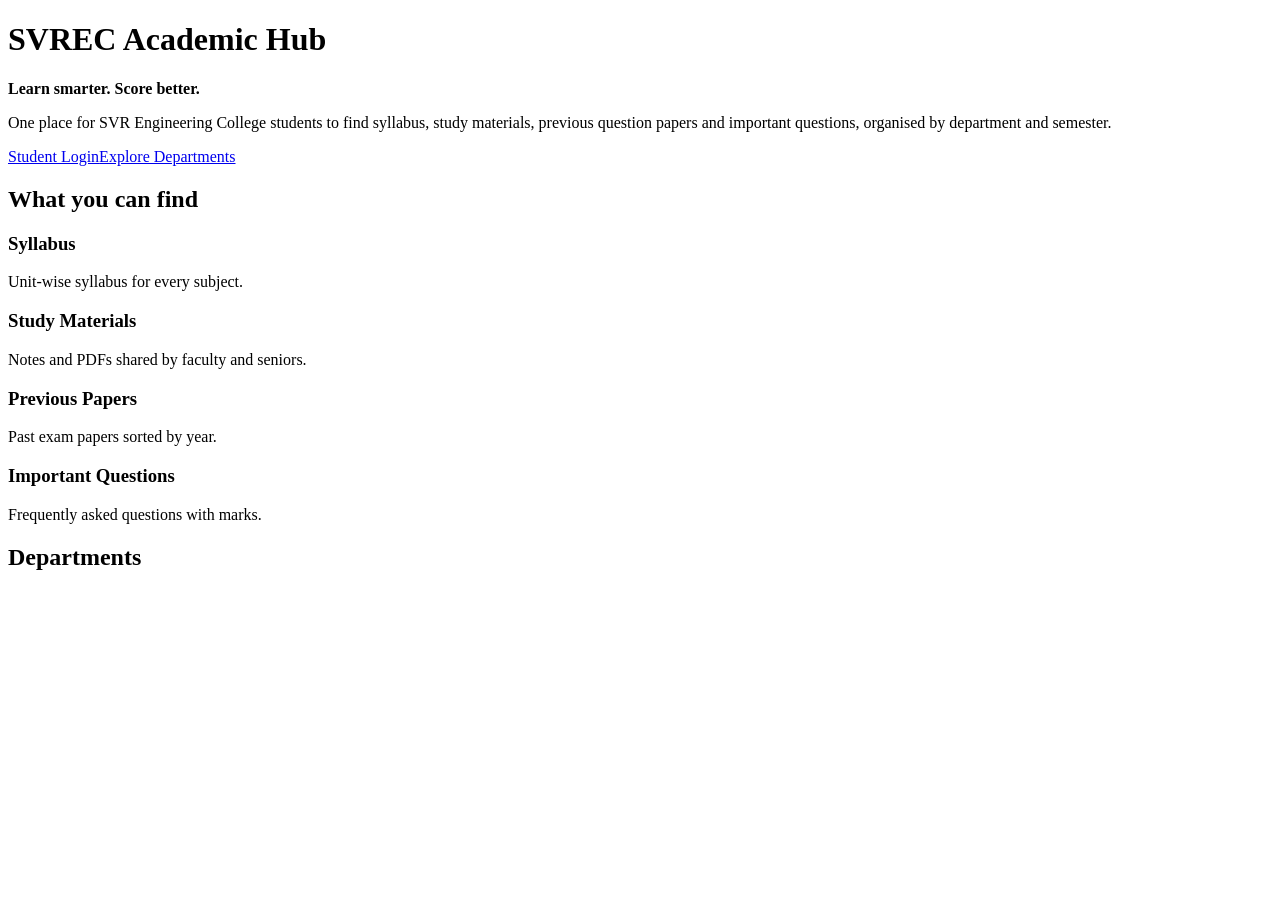
==== index.html @ 3f22a84e "Add files via upload" ====
<!DOCTYPE html>
<html lang="en"><head><meta charset="UTF-8"><meta name="viewport" content="width=device-width,initial-scale=1">
<title>Home | SVREC Academic Hub</title><link rel="stylesheet" href="css/style.css"></head>
<body><div id="nav"></div>
<header class="hero"><div class="container">
  <h1>SVREC Academic Hub</h1>
  <p class="lead"><strong>Learn smarter. Score better.</strong></p>
  <p class="lead muted">One place for SVR Engineering College students to find syllabus, study materials, previous question papers and important questions, organised by department and semester.</p>
  <div class="actions"><a class="btn" href="login.html">Student Login</a><a class="btn ghost" href="departments.html">Explore Departments</a></div>
</div></header>
<main class="container">
  <h2 class="section-title">What you can find</h2>
  <div class="grid">
    <div class="card"><h3>Syllabus</h3><p class="muted">Unit-wise syllabus for every subject.</p></div>
    <div class="card"><h3>Study Materials</h3><p class="muted">Notes and PDFs shared by faculty and seniors.</p></div>
    <div class="card"><h3>Previous Papers</h3><p class="muted">Past exam papers sorted by year.</p></div>
    <div class="card"><h3>Important Questions</h3><p class="muted">Frequently asked questions with marks.</p></div>
  </div>
  <h2 class="section-title">Departments</h2>
  <div class="grid" id="depts"></div>
</main>
<div id="footer"></div>
<script src="js/config.js"></script><script src="js/common.js"></script><script src="js/demo.js"></script><script src="js/api.js"></script>
<script>
(async()=>{const box=document.getElementById("depts");box.innerHTML=loadingHtml();
try{const d=await apiGet("/api/departments");box.innerHTML=d.map(x=>`<a class="card" href="departments.html?dept=${x.id}"><span class="tag">${esc(x.code)}</span><h3 style="margin-top:.5rem">${esc(x.name)}</h3></a>`).join("")||emptyHtml("No departments yet.");}
catch(e){box.innerHTML=errorHtml(e.message);}})();</script>
<script>renderNav('index.html');</script></body></html>
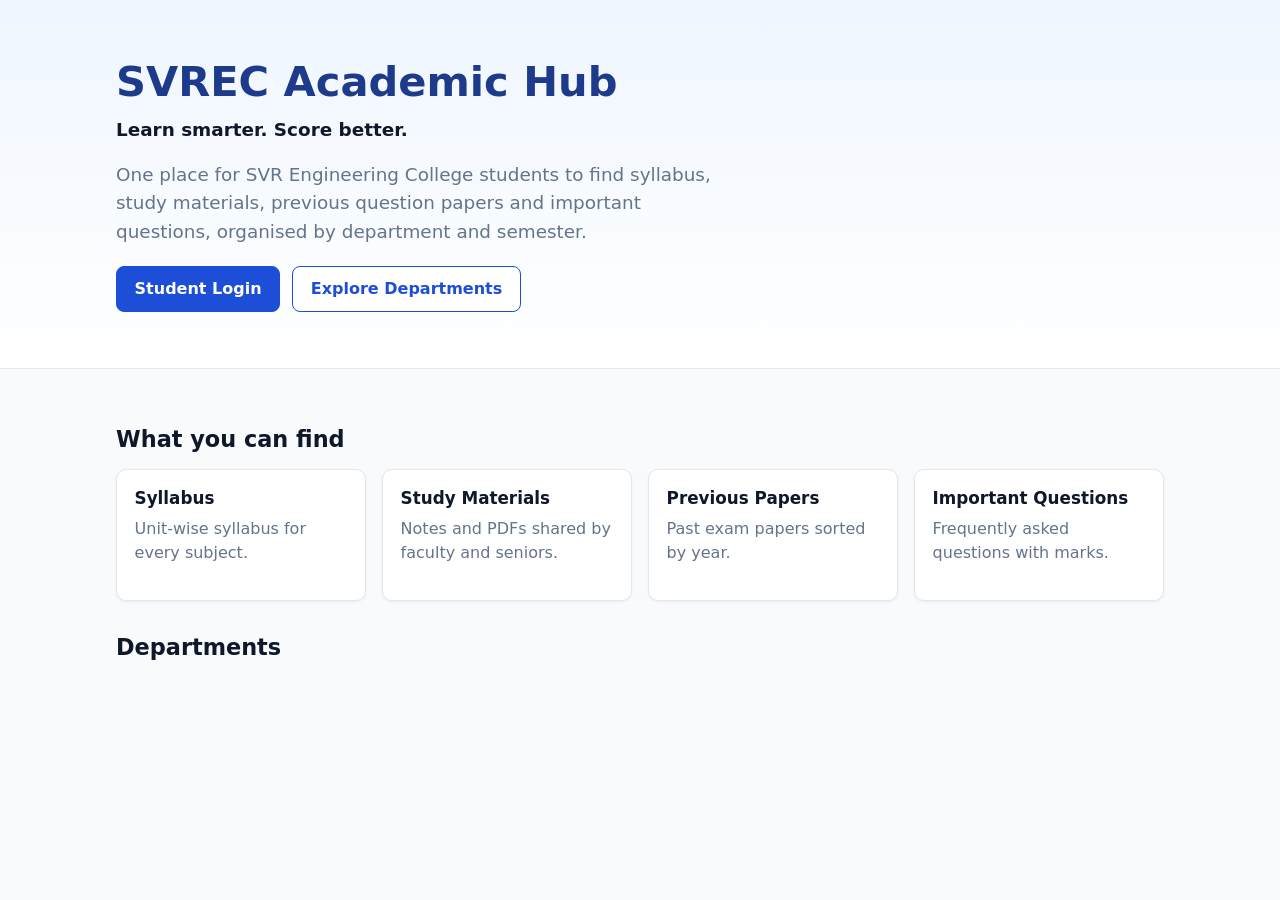
==== commit 175e0041: "Update index.html" ====
--- a/index.html
+++ b/index.html
@@ -1,6 +1,6 @@
 <!DOCTYPE html>
 <html lang="en"><head><meta charset="UTF-8"><meta name="viewport" content="width=device-width,initial-scale=1">
-<title>Home | SVREC Academic Hub</title><link rel="stylesheet" href="css/style.css"></head>
+<title>Home | SVREC Academic Hub</title><link rel="stylesheet" href="style.css"></head>
 <body><div id="nav"></div>
 <header class="hero"><div class="container">
   <h1>SVREC Academic Hub</h1>
--- a/style.css
+++ b/style.css
@@ -0,0 +1,49 @@
+/* SVREC Academic Hub - shared styles */
+:root{--blue:#1d4ed8;--blue-d:#1e3a8a;--blue-l:#eff6ff;--bg:#f8fafc;--card:#fff;--text:#0f172a;--muted:#64748b;--line:#e2e8f0;--red:#b91c1c;--green:#15803d;--r:10px}
+*{box-sizing:border-box}
+body{margin:0;font:16px/1.55 system-ui,-apple-system,"Segoe UI",Roboto,sans-serif;color:var(--text);background:var(--bg)}
+a{color:var(--blue)}h1,h2,h3{line-height:1.25;margin:0 0 .5rem}h1{font-size:2rem}h2{font-size:1.4rem}h3{font-size:1.05rem}
+p{margin:0 0 1rem}.muted{color:var(--muted)}.container{max-width:1080px;margin:0 auto;padding:1.5rem 1rem}
+:focus-visible{outline:3px solid #93c5fd;outline-offset:2px}
+.nav{background:#fff;border-bottom:1px solid var(--line);position:sticky;top:0;z-index:10}
+.nav-in{max-width:1080px;margin:0 auto;padding:.7rem 1rem;display:flex;align-items:center;gap:1rem;flex-wrap:wrap}
+.brand{font-weight:700;color:var(--blue-d);text-decoration:none;font-size:1.1rem;margin-right:auto}
+.nav-links{display:flex;gap:.25rem;flex-wrap:wrap;align-items:center}
+.nav-links a{padding:.4rem .75rem;border-radius:8px;color:var(--text);text-decoration:none}
+.nav-links a:hover,.nav-links a.active{background:var(--blue-l);color:var(--blue)}
+.nav-toggle{display:none}
+@media(max-width:700px){.nav-toggle{display:inline-block}.nav-links{display:none;width:100%;flex-direction:column;align-items:stretch}.nav-links.open{display:flex}}
+.btn{display:inline-block;padding:.6rem 1.1rem;border-radius:8px;border:1px solid var(--blue);background:var(--blue);color:#fff;font:inherit;font-weight:600;cursor:pointer;text-decoration:none}
+.btn:hover{background:var(--blue-d)}.btn.ghost{background:#fff;color:var(--blue)}.btn.ghost:hover{background:var(--blue-l)}
+.btn.danger{background:#fff;color:var(--red);border-color:#fca5a5}.btn.sm{padding:.3rem .7rem;font-size:.9rem}.btn:disabled{opacity:.6;cursor:wait}
+label{display:block;font-weight:600;font-size:.92rem;margin-bottom:1rem}
+input,select,textarea{display:block;width:100%;margin-top:.3rem;padding:.6rem .7rem;border:1px solid #cbd5e1;border-radius:8px;font:inherit;background:#fff}
+input:focus,select:focus,textarea:focus{border-color:var(--blue)}
+.grid{display:grid;gap:1rem;grid-template-columns:repeat(auto-fill,minmax(230px,1fr))}
+.card{background:var(--card);border:1px solid var(--line);border-radius:var(--r);padding:1.1rem;box-shadow:0 1px 3px rgba(15,23,42,.06)}
+a.card{text-decoration:none;color:inherit;display:block}a.card:hover{border-color:var(--blue)}
+.tag{display:inline-block;background:var(--blue-l);color:var(--blue-d);border-radius:999px;padding:.1rem .6rem;font-size:.8rem;font-weight:600}
+.hero{background:linear-gradient(#eff6ff,#fff);border-bottom:1px solid var(--line)}
+.hero .container{padding:3.5rem 1rem}.hero h1{font-size:2.6rem;color:var(--blue-d)}.hero .lead{font-size:1.15rem;max-width:620px}
+.actions{display:flex;gap:.75rem;flex-wrap:wrap;margin-top:1.25rem}
+.section-title{margin:2rem 0 1rem}
+.crumbs{font-size:.9rem;color:var(--muted);margin-bottom:1rem}
+.list{list-style:none;margin:0;padding:0}.list li{padding:.7rem 0;border-bottom:1px solid var(--line);display:flex;justify-content:space-between;gap:1rem;flex-wrap:wrap}.list li:last-child{border:0}
+.auth{max-width:440px;margin:2rem auto}
+.tabs{display:flex;gap:.25rem;border-bottom:1px solid var(--line);margin-bottom:1rem;overflow-x:auto}
+.tabs button{background:none;border:0;border-bottom:3px solid transparent;padding:.6rem .9rem;font:inherit;font-weight:600;color:var(--muted);cursor:pointer;white-space:nowrap}
+.tabs button[aria-selected=true]{color:var(--blue);border-color:var(--blue)}
+.stat{font-size:1.9rem;font-weight:700;color:var(--blue-d)}
+.table-wrap{overflow-x:auto}table{width:100%;border-collapse:collapse;background:#fff}
+th,td{text-align:left;padding:.6rem .7rem;border-bottom:1px solid var(--line);font-size:.93rem;vertical-align:top}th{background:var(--blue-l);color:var(--blue-d)}
+.act{white-space:nowrap}.act .btn{margin-right:.35rem}
+.alert{padding:.7rem .9rem;border-radius:8px;margin-bottom:1rem}.alert.error{background:#fef2f2;color:var(--red);border:1px solid #fecaca}
+.empty{padding:1.5rem;text-align:center;color:var(--muted);border:1px dashed #cbd5e1;border-radius:var(--r);background:#fff}
+.loading{padding:1.5rem;text-align:center;color:var(--muted)}
+.spinner{display:inline-block;width:16px;height:16px;border:3px solid #bfdbfe;border-top-color:var(--blue);border-radius:50%;animation:spin .8s linear infinite;vertical-align:-3px}
+@keyframes spin{to{transform:rotate(360deg)}}@media(prefers-reduced-motion:reduce){.spinner{animation-duration:2s}}
+#toasts{position:fixed;right:1rem;bottom:1rem;display:grid;gap:.5rem;z-index:50}
+.toast{background:#fff;border-left:4px solid var(--green);padding:.7rem 1rem;border-radius:8px;box-shadow:0 4px 14px rgba(15,23,42,.15)}.toast.error{border-color:var(--red)}
+dialog{border:0;border-radius:var(--r);padding:1.25rem;width:min(520px,94vw);box-shadow:0 10px 40px rgba(15,23,42,.3)}dialog::backdrop{background:rgba(15,23,42,.4)}
+.footer{border-top:1px solid var(--line);background:#fff;text-align:center;padding:1.2rem;color:var(--muted);font-size:.9rem;margin-top:2rem}
+.searchbar{display:flex;gap:.5rem;margin-bottom:1.25rem}.searchbar input{margin:0}
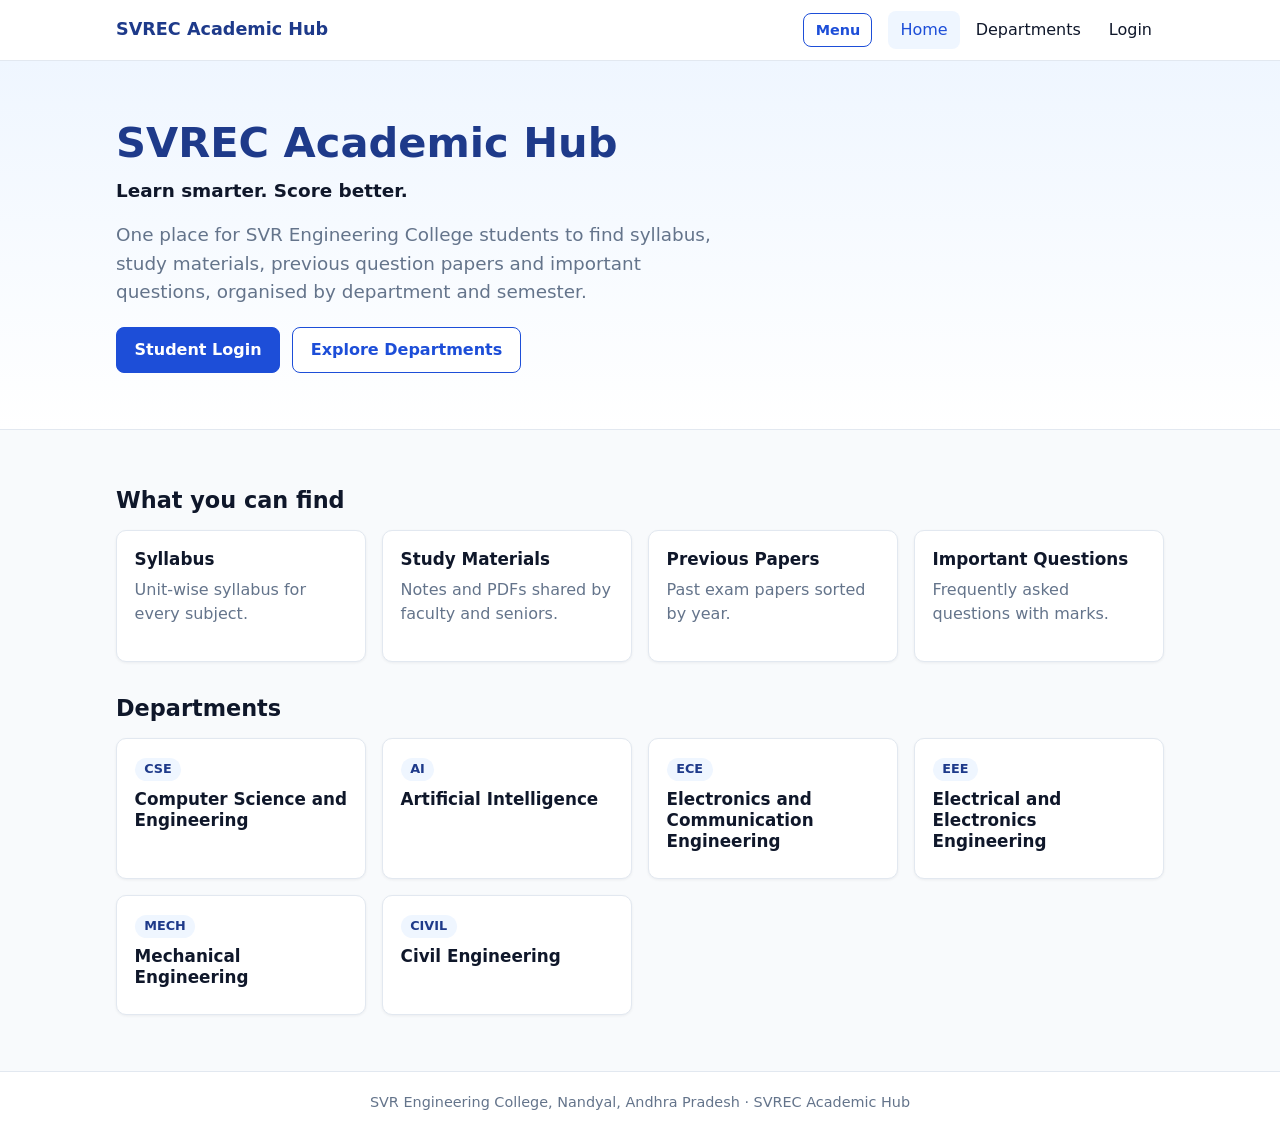
==== commit b7af70ac: "Add files via upload" ====
--- a/index.html
+++ b/index.html
@@ -20,7 +20,7 @@
   <div class="grid" id="depts"></div>
 </main>
 <div id="footer"></div>
-<script src="js/config.js"></script><script src="js/common.js"></script><script src="js/demo.js"></script><script src="js/api.js"></script>
+<script src="config.js"></script><script src="common.js"></script><script src="demo.js"></script><script src="api.js"></script>
 <script>
 (async()=>{const box=document.getElementById("depts");box.innerHTML=loadingHtml();
 try{const d=await apiGet("/api/departments");box.innerHTML=d.map(x=>`<a class="card" href="departments.html?dept=${x.id}"><span class="tag">${esc(x.code)}</span><h3 style="margin-top:.5rem">${esc(x.name)}</h3></a>`).join("")||emptyHtml("No departments yet.");}
